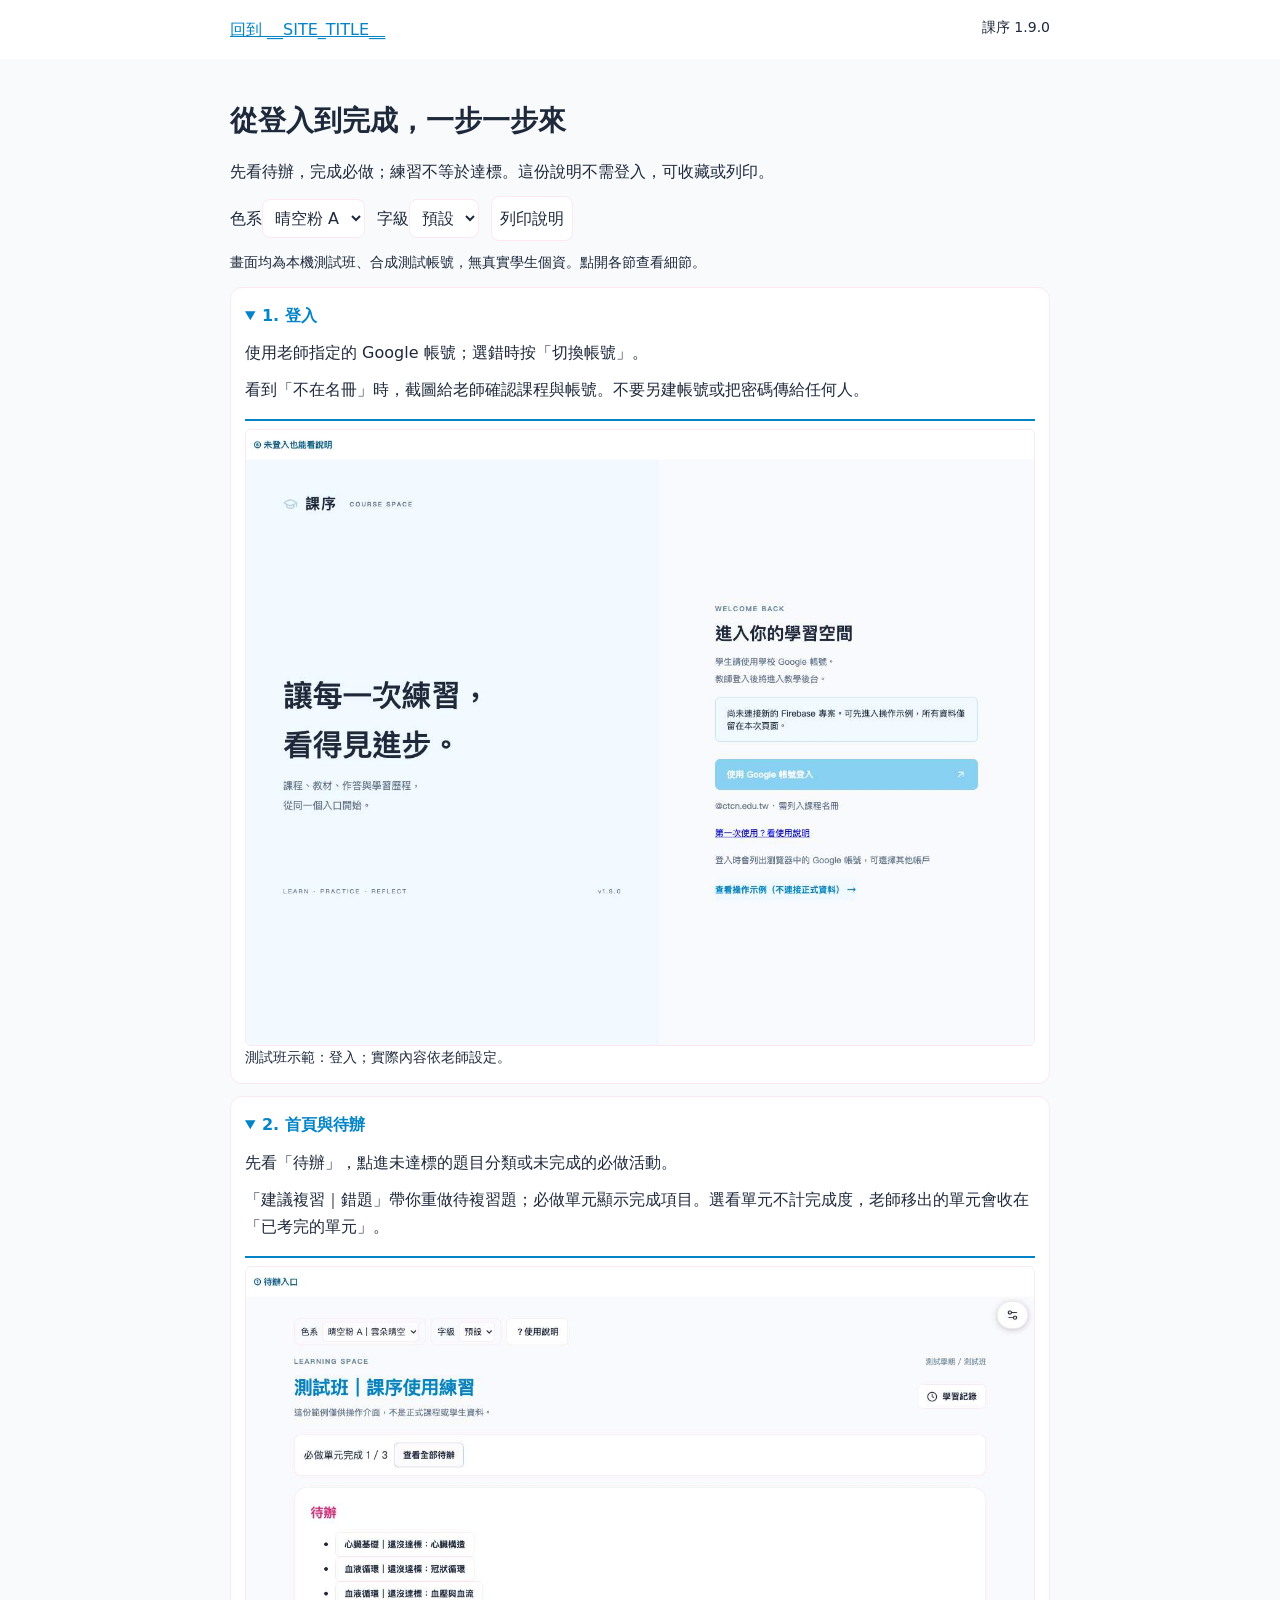
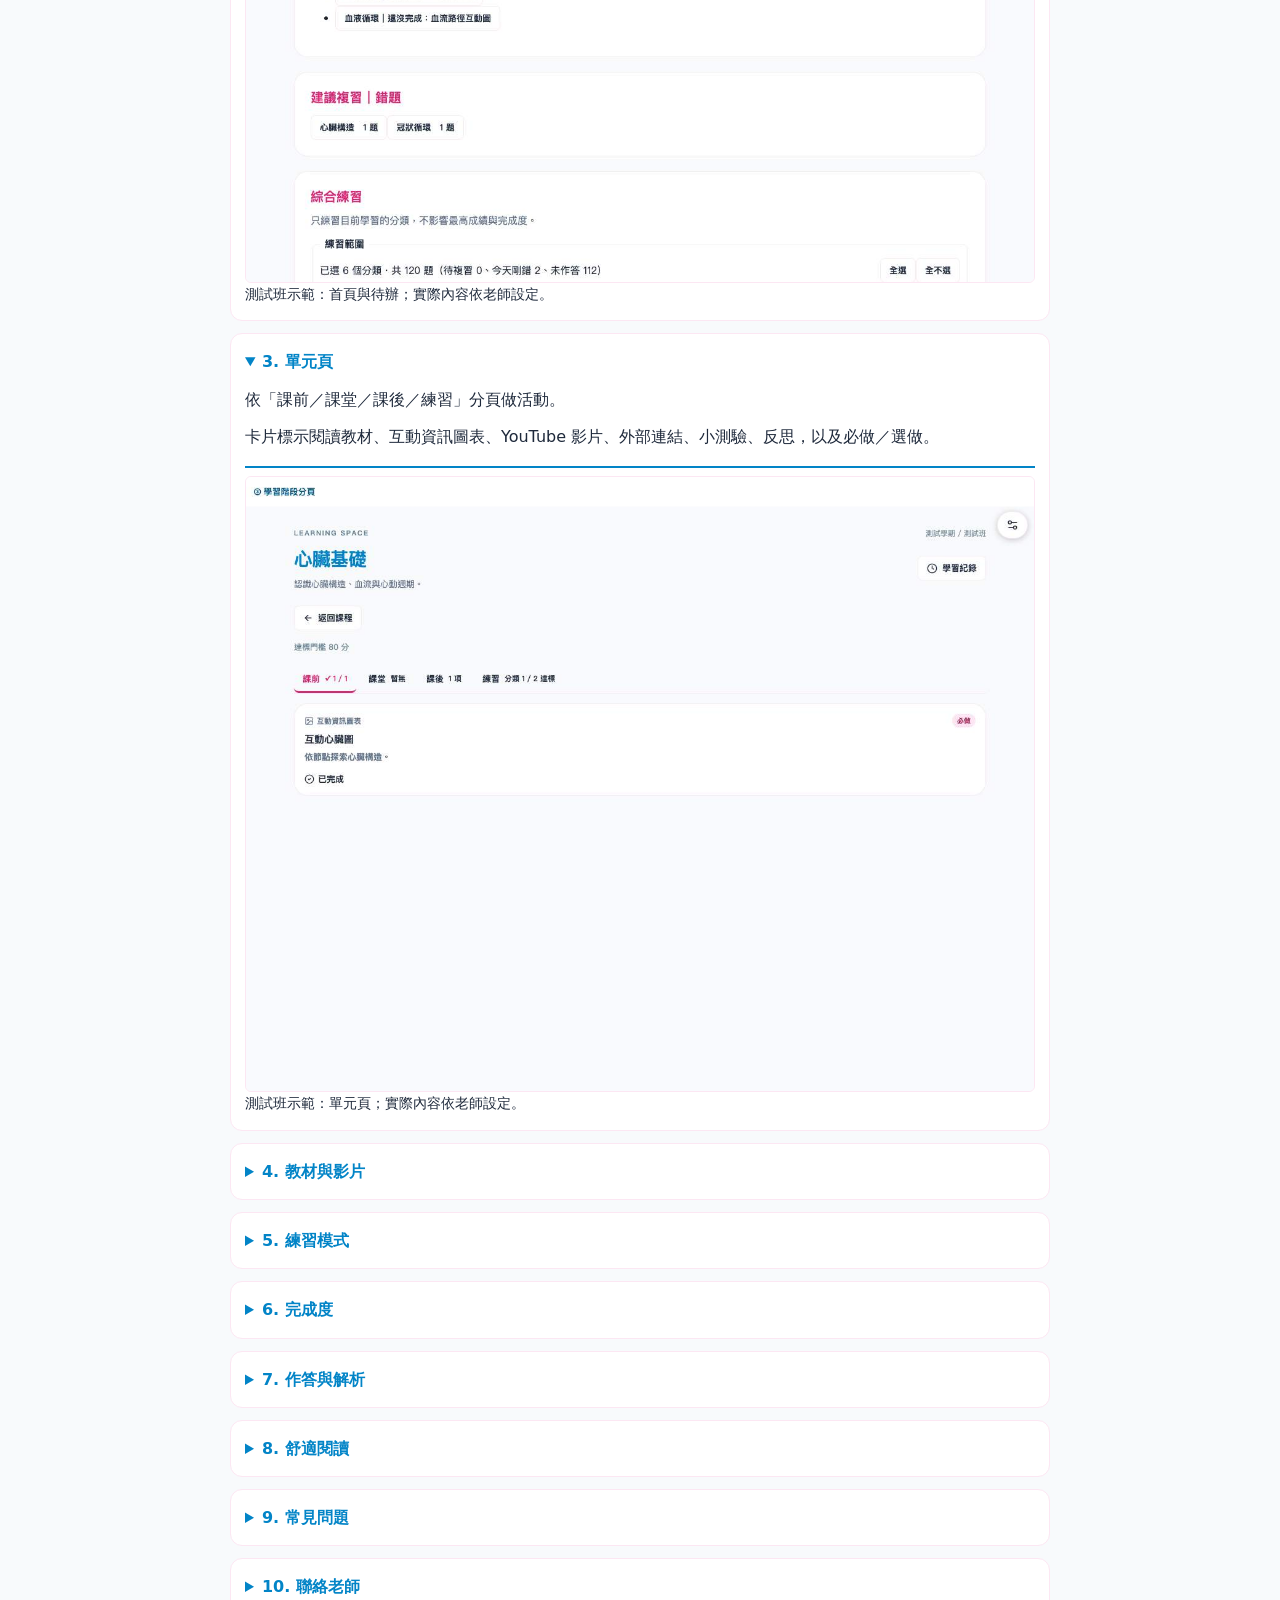
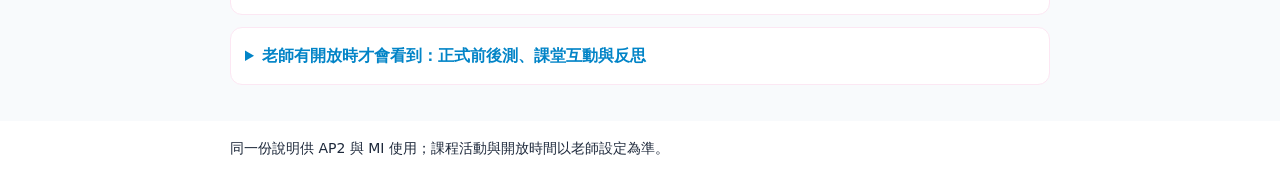
==== public/guide/index.html @ 510b6ad0 "merge: 準備MI 1.9.0共用功能與分站回歸 [Codex]" ====
<!doctype html><html lang="zh-Hant"><head><meta charset="utf-8"><meta name="viewport" content="width=device-width,initial-scale=1"><title>課序學生使用說明</title><link rel="stylesheet" href="guide.css"></head><body><header><a href="__SITE_URL__">回到 __SITE_TITLE__</a><span>課序 1.9.0</span></header><main><h1>從登入到完成，一步一步來</h1><p>先看待辦，完成必做；練習不等於達標。這份說明不需登入，可收藏或列印。</p><div class="prefs-bar"><label>色系<select id="theme" aria-label="系統色系"><option value="blossom">晴空粉 A</option><option value="ocean">海洋藍</option><option value="forest">森林綠</option><option value="violet">紫羅蘭</option><option value="blossom-rose">晴空粉 B</option><option value="blossom-violet">晴空粉 C</option><option value="night">夜間</option></select></label><label>字級<select id="size" aria-label="文字大小"><option value="small">小</option><option value="default">預設</option><option value="large">大</option><option value="xlarge">特大</option></select></label><button id="print">列印說明</button></div><p class="note">畫面均為本機測試班、合成測試帳號，無真實學生個資。點開各節查看細節。</p><details id="step-1" open><summary>1. 登入</summary><p>使用老師指定的 Google 帳號；選錯時按「切換帳號」。</p><p>看到「不在名冊」時，截圖給老師確認課程與帳號。不要另建帳號或把密碼傳給任何人。</p><figure><picture><source media="(max-width:600px)" srcset="img/login-390.jpg"><img src="img/login-1280.jpg" alt="測試班示範：登入" loading="lazy"></picture><figcaption>測試班示範：登入；實際內容依老師設定。</figcaption></figure></details><details id="step-2" open><summary>2. 首頁與待辦</summary><p>先看「待辦」，點進未達標的題目分類或未完成的必做活動。</p><p>「建議複習｜錯題」帶你重做待複習題；必做單元顯示完成項目。選看單元不計完成度，老師移出的單元會收在「已考完的單元」。</p><figure><picture><source media="(max-width:600px)" srcset="img/home-390.jpg"><img src="img/home-1280.jpg" alt="測試班示範：首頁與待辦" loading="lazy"></picture><figcaption>測試班示範：首頁與待辦；實際內容依老師設定。</figcaption></figure></details><details id="step-3" open><summary>3. 單元頁</summary><p>依「課前／課堂／課後／練習」分頁做活動。</p><p>卡片標示閱讀教材、互動資訊圖表、YouTube 影片、外部連結、小測驗、反思，以及必做／選做。</p><figure><picture><source media="(max-width:600px)" srcset="img/unit-390.jpg"><img src="img/unit-1280.jpg" alt="測試班示範：單元頁" loading="lazy"></picture><figcaption>測試班示範：單元頁；實際內容依老師設定。</figcaption></figure></details><details id="step-4"><summary>4. 教材與影片</summary><p>先看卡片的完成條件，讀完或通關後確認紀錄已同步。</p><p>互動資訊圖表依教材規則通關（常見為先備 6 題與情境 5 題）；閱讀教材及外部連結依頁面提示確認已閱讀。影片通常是選看，會記住播放位置；老師另指定必做時以卡片為準。</p><figure><picture><source media="(max-width:600px)" srcset="img/material-390.jpg"><img src="img/material-1280.jpg" alt="測試班示範：教材與影片" loading="lazy"></picture><figcaption>測試班示範：教材與影片；實際內容依老師設定。</figcaption></figure></details><details id="step-5"><summary>5. 練習模式</summary><p>要達標，請做「完整測驗」。</p><p>練習模式比較表在下方；錯題複習只重做昨天以前待複習的題，隔日答對才移除。今天剛錯可先翻閃卡。</p><table><caption>模式比較</caption><thead><tr><th>模式</th><th>最高分／完成度</th><th>用途</th></tr></thead><tbody><tr><td>完整測驗</td><td>會</td><td>達到單元門檻</td></tr><tr><td>閃卡</td><td>不會</td><td>翻卡看解析</td></tr><tr><td>抽題練習</td><td>不會</td><td>自選題數練習</td></tr><tr><td>錯題複習</td><td>不會</td><td>隔日重做錯題</td></tr><tr><td>綜合練習</td><td>不會</td><td>勾選範圍跨單元複習</td></tr><tr><td>複習考</td><td>達門檻即完成</td><td>老師指定的跨單元考試</td></tr></tbody></table><figure><picture><source media="(max-width:600px)" srcset="img/practice-390.jpg"><img src="img/practice-1280.jpg" alt="測試班示範：練習模式" loading="lazy"></picture><figcaption>測試班示範：練習模式；實際內容依老師設定。</figcaption></figure></details><details id="step-6"><summary>6. 完成度</summary><p>每個題目分類的完整測驗最高分達門檻，加上全部必做活動完成，單元才算完成。</p><p>選看單元與選做活動不計分母；最高分與活動完成會隨帳號保存。複習考最高分達門檻即完成，逾期完成會標示「逾期完成」。一般練習不取代必做活動。</p><figure><picture><source media="(max-width:600px)" srcset="img/completion-390.jpg"><img src="img/completion-1280.jpg" alt="測試班示範：完成度" loading="lazy"></picture><figcaption>測試班示範：完成度；實際內容依老師設定。</figcaption></figure></details><details id="step-7"><summary>7. 作答與解析</summary><p>完整測驗交卷後才看正解；選項每次打散、不顯示 ABCD。</p><p>交卷後看引導式解析①～④；傳統解析可展開。正式前後測需等老師公布才有成績與解析。</p><figure><picture><source media="(max-width:600px)" srcset="img/answers-390.jpg"><img src="img/answers-1280.jpg" alt="測試班示範：作答與解析" loading="lazy"></picture><figcaption>測試班示範：作答與解析；實際內容依老師設定。</figcaption></figure></details><details id="step-8"><summary>8. 舒適閱讀</summary><p>使用「顯示設定」或上方選單切換色系與字級。</p><p>手機可橫向閱讀；教材提供全螢幕時可放大查看，完成後返回課序。此說明頁也能調整字級、列印。</p><figure><picture><source media="(max-width:600px)" srcset="img/settings-390.jpg"><img src="img/settings-1280.jpg" alt="測試班示範：舒適閱讀" loading="lazy"></picture><figcaption>測試班示範：舒適閱讀；實際內容依老師設定。</figcaption></figure></details><details id="step-9"><summary>9. 常見問題</summary><p>做了卻沒完成，先核對模式、門檻、必做活動和網路同步。</p><p>看不到單元：老師可能尚未開放、班級不適用或已移到已考完。換手機：登入相同帳號即可讀雲端紀錄；本機草稿與提示卡不會跨手機。題目改變：題庫更新，錯題依題號延續，答案變更或刪除可能重置。網路中斷：等待同步，必要時重整並核對紀錄。</p><figure><picture><source media="(max-width:600px)" srcset="img/home-390.jpg"><img src="img/home-1280.jpg" alt="測試班示範：常見問題" loading="lazy"></picture><figcaption>測試班示範：常見問題；實際內容依老師設定。</figcaption></figure></details><details id="step-10"><summary>10. 聯絡老師</summary><p>附上課程、單元、畫面時間與截圖，說明卡在哪一步。</p><p>先遮住其他人的個資；不要傳帳號密碼。正式測驗遇到斷線或沒交到，請老師查紀錄，不要改登入別的帳號重考。</p><figure><picture><source media="(max-width:600px)" srcset="img/home-390.jpg"><img src="img/home-1280.jpg" alt="測試班示範：聯絡老師" loading="lazy"></picture><figcaption>測試班示範：聯絡老師；實際內容依老師設定。</figcaption></figure></details><details id="new"><summary>老師有開放時才會看到：正式前後測、課堂互動與反思</summary><h2>正式前後測</h2><p>老師開放才可開始；有倒數，每份正式測驗只有一次。交卷後先不顯示答案；老師公布後才看得到成績與解析。斷線或沒交到請找老師，不要重新登入別的帳號。補考由老師安排。</p><h2>課堂互動</h2><p>老師在投影片或互動頁開放時，手機會出現題目；看倒數，送出後不能改。時間到就停止作答，等老師結束並公布結果；互動不計分、不算單元完成度。老師加時後才能繼續尚未送出的作答。</p><h2>開放式反思</h2><p>在單元頁內填寫所有必做題，送出後活動才算完成，沒有標準答案。送出前可修改，本機保存草稿；送出後是否可再改依老師設定，單元截止後只能查看。文字答案可換行；正式保存成功才算完成。</p><figure><picture><source media="(max-width:600px)" srcset="img/reflection-390.jpg"><img src="img/reflection-1280.jpg" loading="lazy" alt="測試班反思作答示範"></picture></figure></details></main><footer>同一份說明供 AP2 與 MI 使用；課程活動與開放時間以老師設定為準。</footer><script src="guide.js"></script></body></html>
---- public/guide/guide.css ----
:root{--font-scale:1;--page:#f8fafc;--surface:#fff;--ink:#1e293b;--blue:#0284c7;--line:#fce7f3;--soft:#fdf2f8;font-family:system-ui,sans-serif;font-size:calc(16px * var(--font-scale,1));line-height:1.7;color:var(--ink);background:var(--page)}*{box-sizing:border-box}body{margin:0}header,footer{padding:16px max(16px,calc((100vw - 820px)/2));background:var(--surface)}header{display:flex;justify-content:space-between;gap:16px;flex-wrap:wrap}main{max-width:852px;margin:auto;padding:24px 16px}h1{font-size:calc(28px * var(--font-scale,1));line-height:1.35}h2{font-size:calc(20px * var(--font-scale,1))}a{color:var(--blue);overflow-wrap:anywhere}.prefs-bar{display:flex;gap:12px;flex-wrap:wrap;align-items:center}button,select{font:inherit;color:var(--ink);background:var(--surface);border:1px solid var(--line);border-radius:8px;padding:8px}details{margin:12px 0;background:var(--surface);border:1px solid var(--line);border-radius:12px;padding:14px}summary{font-weight:700;cursor:pointer;color:var(--blue)}p{margin:10px 0}.note,figcaption,footer{font-size:calc(14px * var(--font-scale,1))}figure{margin:16px 0 0;border-top:2px solid var(--blue);padding-top:8px}img{display:block;width:100%;height:auto;border:1px solid var(--line);border-radius:6px}table{width:100%;border-collapse:collapse;font-size:calc(14px * var(--font-scale,1));table-layout:fixed}td,th{padding:8px 4px;text-align:left;border-bottom:1px solid var(--line);overflow-wrap:anywhere}caption{text-align:left;font-weight:bold}html[data-theme=forest]{--blue:#17654e;--soft:#e7f3ed}html[data-theme=violet]{--blue:#7041b4;--soft:#f1ebfa}html[data-theme=ocean]{--blue:#2375c6;--line:#e0e7ed;--page:#f3f6f8}html[data-theme=blossom-rose]{--blue:#be185d;--line:#fbcfe8;--page:#fff1f2}html[data-theme=blossom-violet]{--blue:#7c3aed;--page:#faf5ff;--line:#e9d5ff}html[data-theme=night]{--blue:#93c5fd;--page:#15202b;--surface:#213344;--ink:#e5eef5;--line:#425669}header span{font-size:calc(14px * var(--font-scale,1))}@media print{.prefs-bar,.note{display:none}details{break-inside:avoid}summary{color:#000}img{max-height:260px;object-fit:contain}body{background:#fff;color:#000}main{max-width:none}}
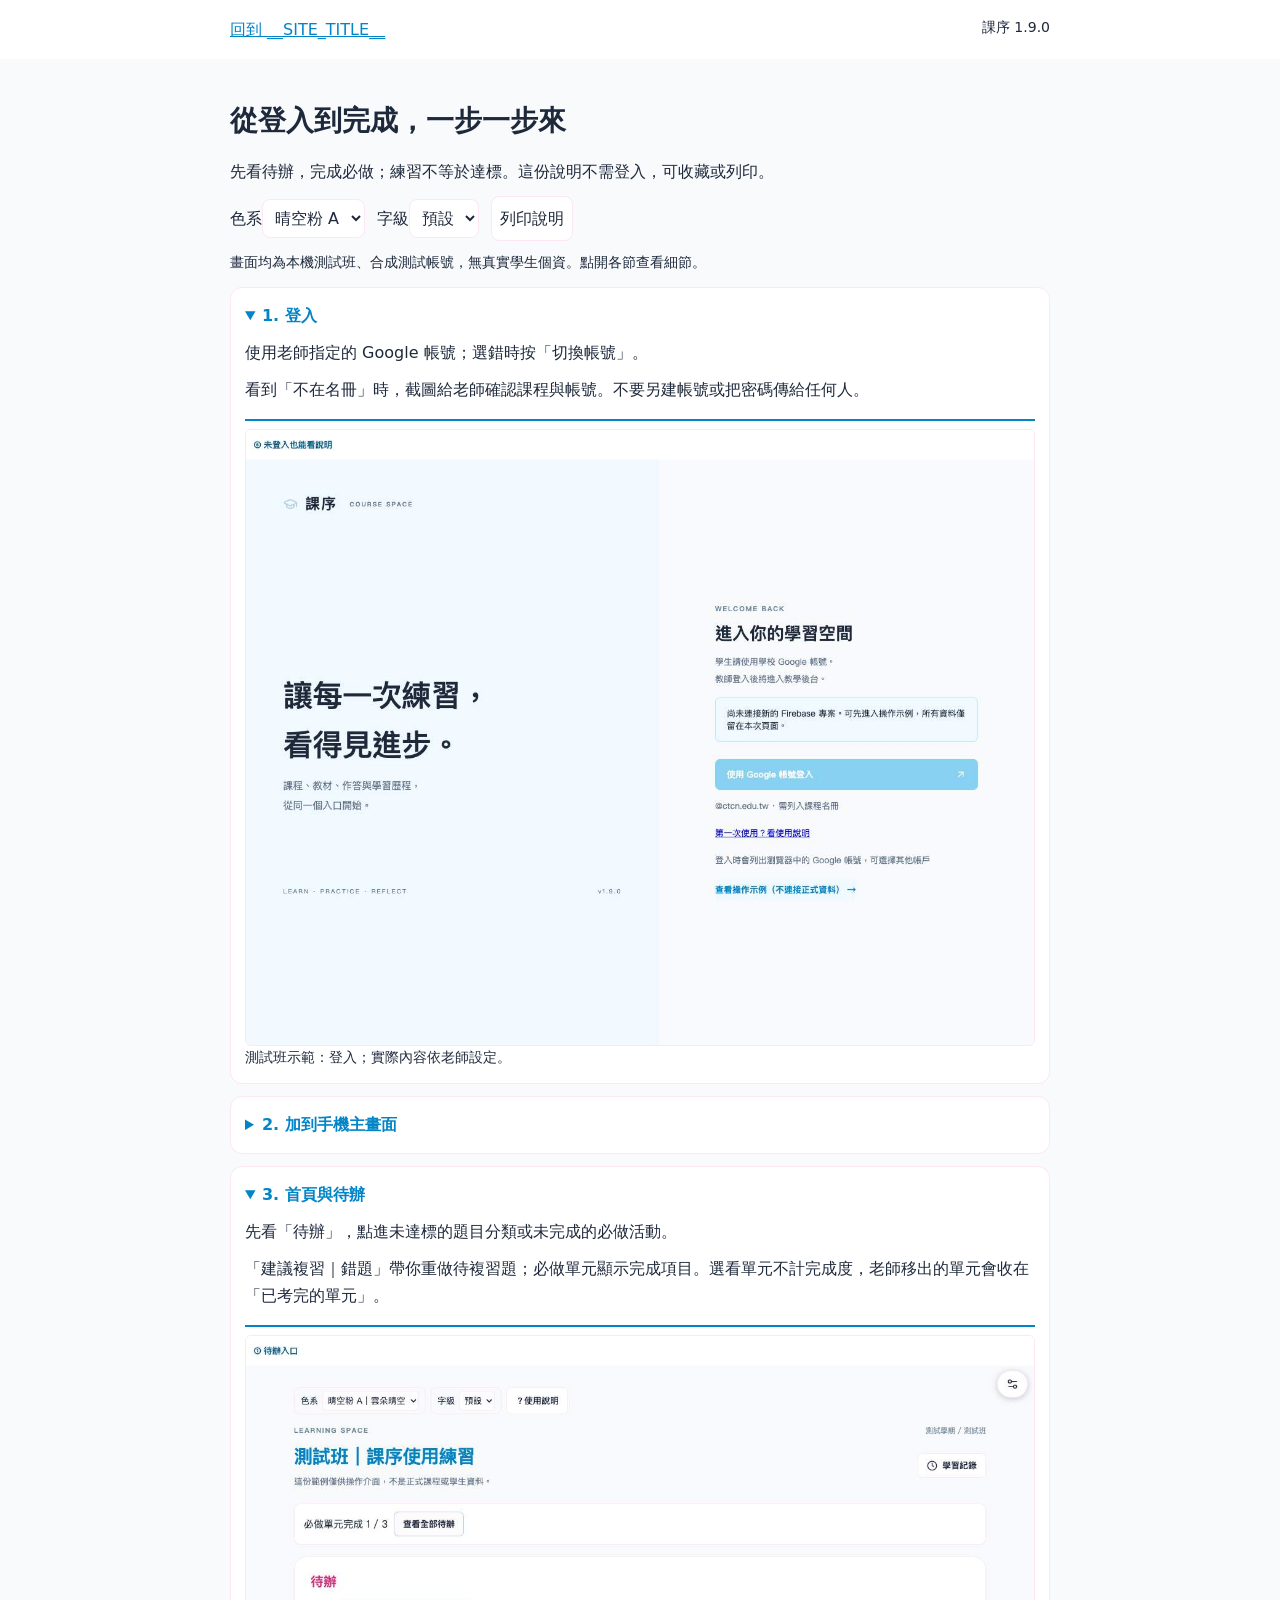
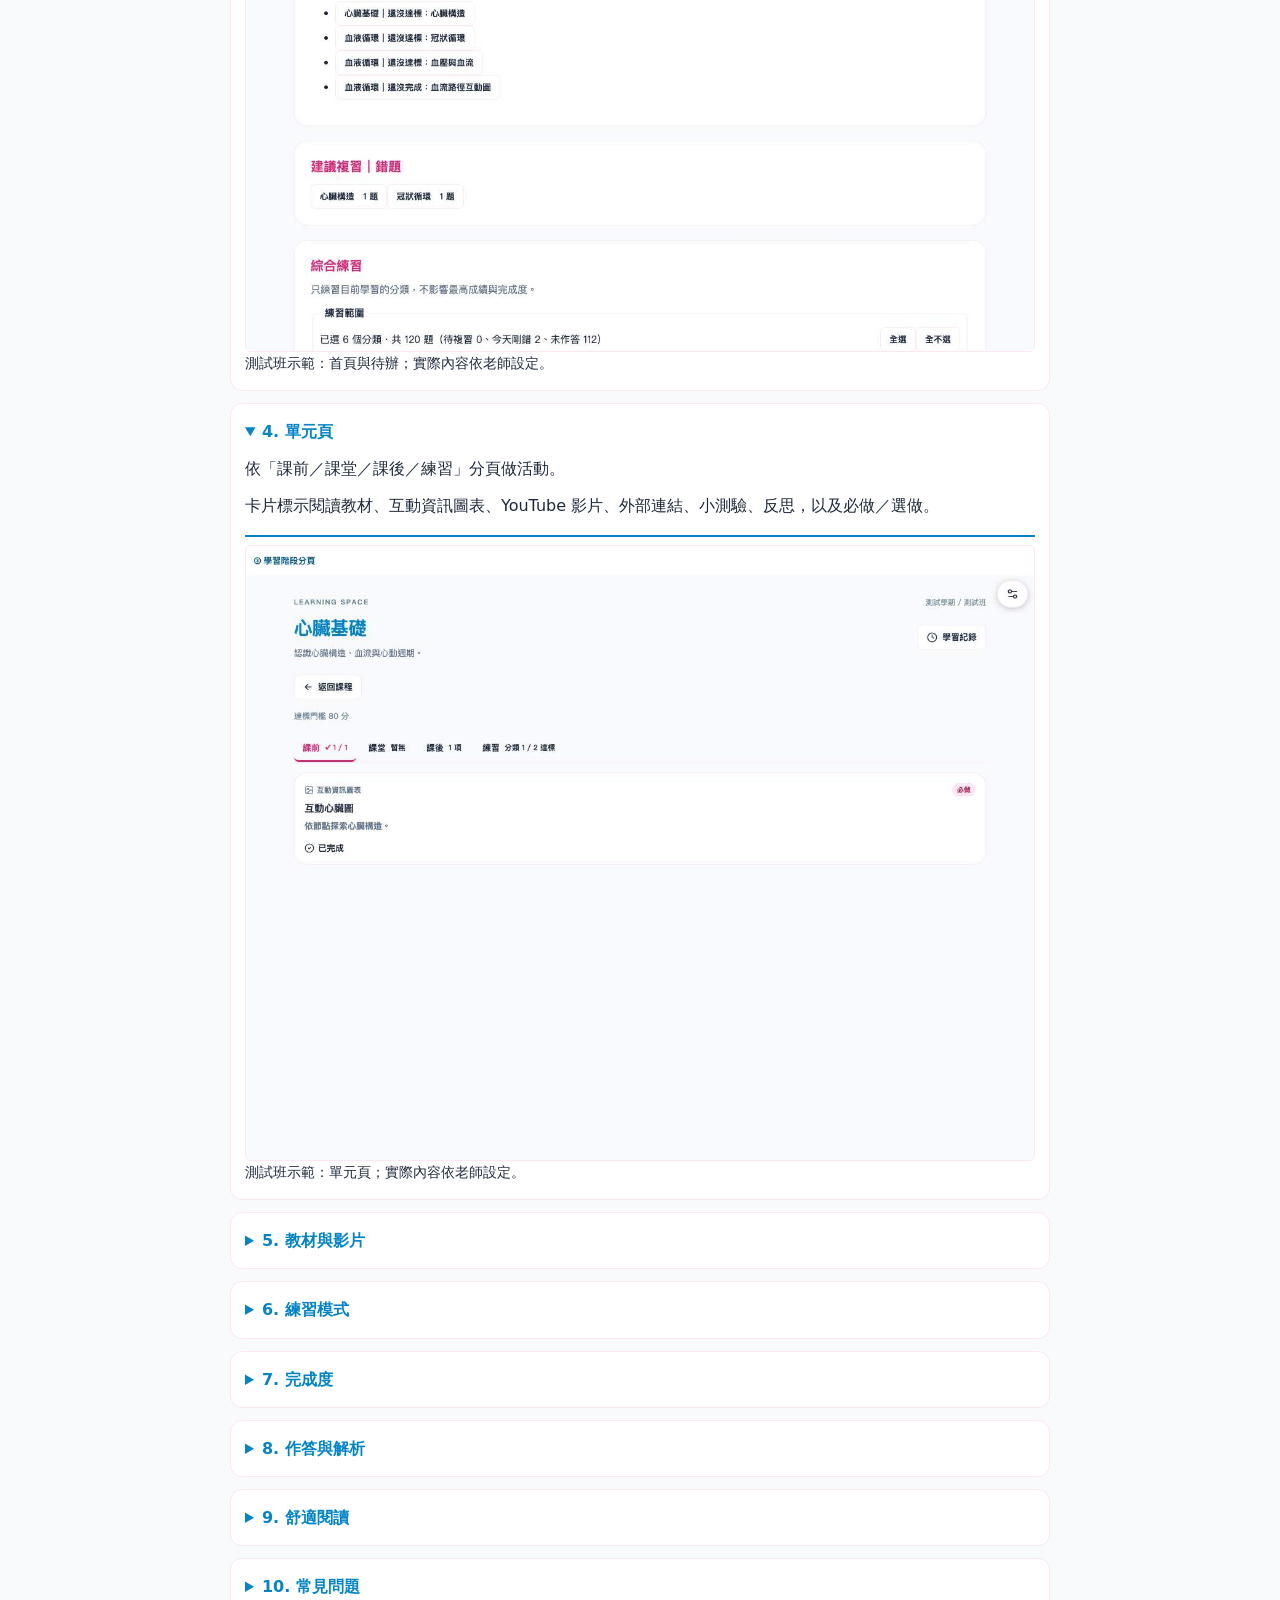
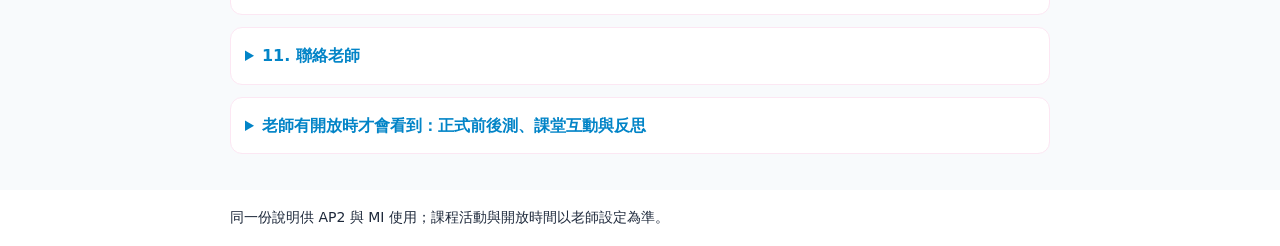
==== commit 1ba17437: "merge: MI主畫面說明與完整雙方交接，check全過待Claude [Codex]" ====
--- a/public/guide/index.html
+++ b/public/guide/index.html
@@ -1 +1,27 @@
-<!doctype html><html lang="zh-Hant"><head><meta charset="utf-8"><meta name="viewport" content="width=device-width,initial-scale=1"><title>課序學生使用說明</title><link rel="stylesheet" href="guide.css"></head><body><header><a href="__SITE_URL__">回到 __SITE_TITLE__</a><span>課序 1.9.0</span></header><main><h1>從登入到完成，一步一步來</h1><p>先看待辦，完成必做；練習不等於達標。這份說明不需登入，可收藏或列印。</p><div class="prefs-bar"><label>色系<select id="theme" aria-label="系統色系"><option value="blossom">晴空粉 A</option><option value="ocean">海洋藍</option><option value="forest">森林綠</option><option value="violet">紫羅蘭</option><option value="blossom-rose">晴空粉 B</option><option value="blossom-violet">晴空粉 C</option><option value="night">夜間</option></select></label><label>字級<select id="size" aria-label="文字大小"><option value="small">小</option><option value="default">預設</option><option value="large">大</option><option value="xlarge">特大</option></select></label><button id="print">列印說明</button></div><p class="note">畫面均為本機測試班、合成測試帳號，無真實學生個資。點開各節查看細節。</p><details id="step-1" open><summary>1. 登入</summary><p>使用老師指定的 Google 帳號；選錯時按「切換帳號」。</p><p>看到「不在名冊」時，截圖給老師確認課程與帳號。不要另建帳號或把密碼傳給任何人。</p><figure><picture><source media="(max-width:600px)" srcset="img/login-390.jpg"><img src="img/login-1280.jpg" alt="測試班示範：登入" loading="lazy"></picture><figcaption>測試班示範：登入；實際內容依老師設定。</figcaption></figure></details><details id="step-2" open><summary>2. 首頁與待辦</summary><p>先看「待辦」，點進未達標的題目分類或未完成的必做活動。</p><p>「建議複習｜錯題」帶你重做待複習題；必做單元顯示完成項目。選看單元不計完成度，老師移出的單元會收在「已考完的單元」。</p><figure><picture><source media="(max-width:600px)" srcset="img/home-390.jpg"><img src="img/home-1280.jpg" alt="測試班示範：首頁與待辦" loading="lazy"></picture><figcaption>測試班示範：首頁與待辦；實際內容依老師設定。</figcaption></figure></details><details id="step-3" open><summary>3. 單元頁</summary><p>依「課前／課堂／課後／練習」分頁做活動。</p><p>卡片標示閱讀教材、互動資訊圖表、YouTube 影片、外部連結、小測驗、反思，以及必做／選做。</p><figure><picture><source media="(max-width:600px)" srcset="img/unit-390.jpg"><img src="img/unit-1280.jpg" alt="測試班示範：單元頁" loading="lazy"></picture><figcaption>測試班示範：單元頁；實際內容依老師設定。</figcaption></figure></details><details id="step-4"><summary>4. 教材與影片</summary><p>先看卡片的完成條件，讀完或通關後確認紀錄已同步。</p><p>互動資訊圖表依教材規則通關（常見為先備 6 題與情境 5 題）；閱讀教材及外部連結依頁面提示確認已閱讀。影片通常是選看，會記住播放位置；老師另指定必做時以卡片為準。</p><figure><picture><source media="(max-width:600px)" srcset="img/material-390.jpg"><img src="img/material-1280.jpg" alt="測試班示範：教材與影片" loading="lazy"></picture><figcaption>測試班示範：教材與影片；實際內容依老師設定。</figcaption></figure></details><details id="step-5"><summary>5. 練習模式</summary><p>要達標，請做「完整測驗」。</p><p>練習模式比較表在下方；錯題複習只重做昨天以前待複習的題，隔日答對才移除。今天剛錯可先翻閃卡。</p><table><caption>模式比較</caption><thead><tr><th>模式</th><th>最高分／完成度</th><th>用途</th></tr></thead><tbody><tr><td>完整測驗</td><td>會</td><td>達到單元門檻</td></tr><tr><td>閃卡</td><td>不會</td><td>翻卡看解析</td></tr><tr><td>抽題練習</td><td>不會</td><td>自選題數練習</td></tr><tr><td>錯題複習</td><td>不會</td><td>隔日重做錯題</td></tr><tr><td>綜合練習</td><td>不會</td><td>勾選範圍跨單元複習</td></tr><tr><td>複習考</td><td>達門檻即完成</td><td>老師指定的跨單元考試</td></tr></tbody></table><figure><picture><source media="(max-width:600px)" srcset="img/practice-390.jpg"><img src="img/practice-1280.jpg" alt="測試班示範：練習模式" loading="lazy"></picture><figcaption>測試班示範：練習模式；實際內容依老師設定。</figcaption></figure></details><details id="step-6"><summary>6. 完成度</summary><p>每個題目分類的完整測驗最高分達門檻，加上全部必做活動完成，單元才算完成。</p><p>選看單元與選做活動不計分母；最高分與活動完成會隨帳號保存。複習考最高分達門檻即完成，逾期完成會標示「逾期完成」。一般練習不取代必做活動。</p><figure><picture><source media="(max-width:600px)" srcset="img/completion-390.jpg"><img src="img/completion-1280.jpg" alt="測試班示範：完成度" loading="lazy"></picture><figcaption>測試班示範：完成度；實際內容依老師設定。</figcaption></figure></details><details id="step-7"><summary>7. 作答與解析</summary><p>完整測驗交卷後才看正解；選項每次打散、不顯示 ABCD。</p><p>交卷後看引導式解析①～④；傳統解析可展開。正式前後測需等老師公布才有成績與解析。</p><figure><picture><source media="(max-width:600px)" srcset="img/answers-390.jpg"><img src="img/answers-1280.jpg" alt="測試班示範：作答與解析" loading="lazy"></picture><figcaption>測試班示範：作答與解析；實際內容依老師設定。</figcaption></figure></details><details id="step-8"><summary>8. 舒適閱讀</summary><p>使用「顯示設定」或上方選單切換色系與字級。</p><p>手機可橫向閱讀；教材提供全螢幕時可放大查看，完成後返回課序。此說明頁也能調整字級、列印。</p><figure><picture><source media="(max-width:600px)" srcset="img/settings-390.jpg"><img src="img/settings-1280.jpg" alt="測試班示範：舒適閱讀" loading="lazy"></picture><figcaption>測試班示範：舒適閱讀；實際內容依老師設定。</figcaption></figure></details><details id="step-9"><summary>9. 常見問題</summary><p>做了卻沒完成，先核對模式、門檻、必做活動和網路同步。</p><p>看不到單元：老師可能尚未開放、班級不適用或已移到已考完。換手機：登入相同帳號即可讀雲端紀錄；本機草稿與提示卡不會跨手機。題目改變：題庫更新，錯題依題號延續，答案變更或刪除可能重置。網路中斷：等待同步，必要時重整並核對紀錄。</p><figure><picture><source media="(max-width:600px)" srcset="img/home-390.jpg"><img src="img/home-1280.jpg" alt="測試班示範：常見問題" loading="lazy"></picture><figcaption>測試班示範：常見問題；實際內容依老師設定。</figcaption></figure></details><details id="step-10"><summary>10. 聯絡老師</summary><p>附上課程、單元、畫面時間與截圖，說明卡在哪一步。</p><p>先遮住其他人的個資；不要傳帳號密碼。正式測驗遇到斷線或沒交到，請老師查紀錄，不要改登入別的帳號重考。</p><figure><picture><source media="(max-width:600px)" srcset="img/home-390.jpg"><img src="img/home-1280.jpg" alt="測試班示範：聯絡老師" loading="lazy"></picture><figcaption>測試班示範：聯絡老師；實際內容依老師設定。</figcaption></figure></details><details id="new"><summary>老師有開放時才會看到：正式前後測、課堂互動與反思</summary><h2>正式前後測</h2><p>老師開放才可開始；有倒數，每份正式測驗只有一次。交卷後先不顯示答案；老師公布後才看得到成績與解析。斷線或沒交到請找老師，不要重新登入別的帳號。補考由老師安排。</p><h2>課堂互動</h2><p>老師在投影片或互動頁開放時，手機會出現題目；看倒數，送出後不能改。時間到就停止作答，等老師結束並公布結果；互動不計分、不算單元完成度。老師加時後才能繼續尚未送出的作答。</p><h2>開放式反思</h2><p>在單元頁內填寫所有必做題，送出後活動才算完成，沒有標準答案。送出前可修改，本機保存草稿；送出後是否可再改依老師設定，單元截止後只能查看。文字答案可換行；正式保存成功才算完成。</p><figure><picture><source media="(max-width:600px)" srcset="img/reflection-390.jpg"><img src="img/reflection-1280.jpg" loading="lazy" alt="測試班反思作答示範"></picture></figure></details></main><footer>同一份說明供 AP2 與 MI 使用；課程活動與開放時間以老師設定為準。</footer><script src="guide.js"></script></body></html>+<!doctype html><html lang="zh-Hant"><head><meta charset="utf-8"><meta name="viewport" content="width=device-width,initial-scale=1"><title>課序學生使用說明</title><link rel="stylesheet" href="guide.css"></head><body><header><a href="__SITE_URL__">回到 __SITE_TITLE__</a><span>課序 1.9.0</span></header><main><h1>從登入到完成，一步一步來</h1><p>先看待辦，完成必做；練習不等於達標。這份說明不需登入，可收藏或列印。</p><div class="prefs-bar"><label>色系<select id="theme" aria-label="系統色系"><option value="blossom">晴空粉 A</option><option value="ocean">海洋藍</option><option value="forest">森林綠</option><option value="violet">紫羅蘭</option><option value="blossom-rose">晴空粉 B</option><option value="blossom-violet">晴空粉 C</option><option value="night">夜間</option></select></label><label>字級<select id="size" aria-label="文字大小"><option value="small">小</option><option value="default">預設</option><option value="large">大</option><option value="xlarge">特大</option></select></label><button id="print">列印說明</button></div><p class="note">畫面均為本機測試班、合成測試帳號，無真實學生個資。點開各節查看細節。</p><details id="step-1" open><summary>1. 登入</summary><p>使用老師指定的 Google 帳號；選錯時按「切換帳號」。</p><p>看到「不在名冊」時，截圖給老師確認課程與帳號。不要另建帳號或把密碼傳給任何人。</p><figure><picture><source media="(max-width:600px)" srcset="img/login-390.jpg"><img src="img/login-1280.jpg" alt="測試班示範：登入" loading="lazy"></picture><figcaption>測試班示範：登入；實際內容依老師設定。</figcaption></figure></details><details id="step-2"><summary>2. 加到手機主畫面</summary>
+<p>把課序放到手機主畫面，之後點圖示就能直接開，不用每次找網址。不需要到 App Store 或 Play 商店下載。</p>
+<h3>iPhone（Safari）</h3>
+<ol>
+<li>用 <b>Safari</b> 打開課序網址。若是從 LINE 或 IG 點開的，先點右上角「⋯」，選「用 Safari 開啟」。</li>
+<li>點畫面下方的「分享」按鈕（方框加向上箭頭）。</li>
+<li>往下滑，點「加入主畫面」。</li>
+<li>名稱保留「課序」，點右上角「新增」。</li>
+<li>回到主畫面點「課序」圖示，第一次開啟要再登入一次 Google 帳號。</li>
+</ol>
+<h3>Android（Chrome）</h3>
+<ol>
+<li>用 <b>Chrome</b> 打開課序網址。若是從 LINE 點開的，先選「用預設瀏覽器開啟」。</li>
+<li>點右上角「⋮」。</li>
+<li>點「加到主畫面」或「安裝應用程式」（依手機顯示的文字）。</li>
+<li>按「新增」或「安裝」確認。</li>
+<li>從主畫面的「課序」圖示打開，登入同一個帳號。</li>
+</ol>
+<h3>注意</h3>
+<ul>
+<li>主畫面圖示和瀏覽器開的是同一個課序，學習紀錄都存在雲端，不會分成兩份。</li>
+<li>iPhone 的主畫面圖示和 Safari 分開保存登入，所以要各登入一次。</li>
+<li>如果主畫面圖示打不開或無法登入，改用 Safari／Chrome 直接開網址即可，紀錄不受影響。</li>
+<li>不要在 LINE、IG 等 App 內建的瀏覽器登入，Google 帳號可能會被擋。</li>
+<li>老師更新平台後，把課序完全關掉再重新打開，就會載入新版。</li>
+</ul>
+</details><details id="step-3" open><summary>3. 首頁與待辦</summary><p>先看「待辦」，點進未達標的題目分類或未完成的必做活動。</p><p>「建議複習｜錯題」帶你重做待複習題；必做單元顯示完成項目。選看單元不計完成度，老師移出的單元會收在「已考完的單元」。</p><figure><picture><source media="(max-width:600px)" srcset="img/home-390.jpg"><img src="img/home-1280.jpg" alt="測試班示範：首頁與待辦" loading="lazy"></picture><figcaption>測試班示範：首頁與待辦；實際內容依老師設定。</figcaption></figure></details><details id="step-4" open><summary>4. 單元頁</summary><p>依「課前／課堂／課後／練習」分頁做活動。</p><p>卡片標示閱讀教材、互動資訊圖表、YouTube 影片、外部連結、小測驗、反思，以及必做／選做。</p><figure><picture><source media="(max-width:600px)" srcset="img/unit-390.jpg"><img src="img/unit-1280.jpg" alt="測試班示範：單元頁" loading="lazy"></picture><figcaption>測試班示範：單元頁；實際內容依老師設定。</figcaption></figure></details><details id="step-5"><summary>5. 教材與影片</summary><p>先看卡片的完成條件，讀完或通關後確認紀錄已同步。</p><p>互動資訊圖表依教材規則通關（常見為先備 6 題與情境 5 題）；閱讀教材及外部連結依頁面提示確認已閱讀。影片通常是選看，會記住播放位置；老師另指定必做時以卡片為準。</p><figure><picture><source media="(max-width:600px)" srcset="img/material-390.jpg"><img src="img/material-1280.jpg" alt="測試班示範：教材與影片" loading="lazy"></picture><figcaption>測試班示範：教材與影片；實際內容依老師設定。</figcaption></figure></details><details id="step-6"><summary>6. 練習模式</summary><p>要達標，請做「完整測驗」。</p><p>練習模式比較表在下方；錯題複習只重做昨天以前待複習的題，隔日答對才移除。今天剛錯可先翻閃卡。</p><table><caption>模式比較</caption><thead><tr><th>模式</th><th>最高分／完成度</th><th>用途</th></tr></thead><tbody><tr><td>完整測驗</td><td>會</td><td>達到單元門檻</td></tr><tr><td>閃卡</td><td>不會</td><td>翻卡看解析</td></tr><tr><td>抽題練習</td><td>不會</td><td>自選題數練習</td></tr><tr><td>錯題複習</td><td>不會</td><td>隔日重做錯題</td></tr><tr><td>綜合練習</td><td>不會</td><td>勾選範圍跨單元複習</td></tr><tr><td>複習考</td><td>達門檻即完成</td><td>老師指定的跨單元考試</td></tr></tbody></table><figure><picture><source media="(max-width:600px)" srcset="img/practice-390.jpg"><img src="img/practice-1280.jpg" alt="測試班示範：練習模式" loading="lazy"></picture><figcaption>測試班示範：練習模式；實際內容依老師設定。</figcaption></figure></details><details id="step-7"><summary>7. 完成度</summary><p>每個題目分類的完整測驗最高分達門檻，加上全部必做活動完成，單元才算完成。</p><p>選看單元與選做活動不計分母；最高分與活動完成會隨帳號保存。複習考最高分達門檻即完成，逾期完成會標示「逾期完成」。一般練習不取代必做活動。</p><figure><picture><source media="(max-width:600px)" srcset="img/completion-390.jpg"><img src="img/completion-1280.jpg" alt="測試班示範：完成度" loading="lazy"></picture><figcaption>測試班示範：完成度；實際內容依老師設定。</figcaption></figure></details><details id="step-8"><summary>8. 作答與解析</summary><p>完整測驗交卷後才看正解；選項每次打散、不顯示 ABCD。</p><p>交卷後看引導式解析①～④；傳統解析可展開。正式前後測需等老師公布才有成績與解析。</p><figure><picture><source media="(max-width:600px)" srcset="img/answers-390.jpg"><img src="img/answers-1280.jpg" alt="測試班示範：作答與解析" loading="lazy"></picture><figcaption>測試班示範：作答與解析；實際內容依老師設定。</figcaption></figure></details><details id="step-9"><summary>9. 舒適閱讀</summary><p>使用「顯示設定」或上方選單切換色系與字級。</p><p>手機可橫向閱讀；教材提供全螢幕時可放大查看，完成後返回課序。此說明頁也能調整字級、列印。</p><figure><picture><source media="(max-width:600px)" srcset="img/settings-390.jpg"><img src="img/settings-1280.jpg" alt="測試班示範：舒適閱讀" loading="lazy"></picture><figcaption>測試班示範：舒適閱讀；實際內容依老師設定。</figcaption></figure></details><details id="step-10"><summary>10. 常見問題</summary><p>做了卻沒完成，先核對模式、門檻、必做活動和網路同步。</p><p>看不到單元：老師可能尚未開放、班級不適用或已移到已考完。換手機：登入相同帳號即可讀雲端紀錄；本機草稿與提示卡不會跨手機。題目改變：題庫更新，錯題依題號延續，答案變更或刪除可能重置。網路中斷：等待同步，必要時重整並核對紀錄。</p><figure><picture><source media="(max-width:600px)" srcset="img/home-390.jpg"><img src="img/home-1280.jpg" alt="測試班示範：常見問題" loading="lazy"></picture><figcaption>測試班示範：常見問題；實際內容依老師設定。</figcaption></figure></details><details id="step-11"><summary>11. 聯絡老師</summary><p>附上課程、單元、畫面時間與截圖，說明卡在哪一步。</p><p>先遮住其他人的個資；不要傳帳號密碼。正式測驗遇到斷線或沒交到，請老師查紀錄，不要改登入別的帳號重考。</p><figure><picture><source media="(max-width:600px)" srcset="img/home-390.jpg"><img src="img/home-1280.jpg" alt="測試班示範：聯絡老師" loading="lazy"></picture><figcaption>測試班示範：聯絡老師；實際內容依老師設定。</figcaption></figure></details><details id="new"><summary>老師有開放時才會看到：正式前後測、課堂互動與反思</summary><h2>正式前後測</h2><p>老師開放才可開始；有倒數，每份正式測驗只有一次。交卷後先不顯示答案；老師公布後才看得到成績與解析。斷線或沒交到請找老師，不要重新登入別的帳號。補考由老師安排。</p><h2>課堂互動</h2><p>老師在投影片或互動頁開放時，手機會出現題目；看倒數，送出後不能改。時間到就停止作答，等老師結束並公布結果；互動不計分、不算單元完成度。老師加時後才能繼續尚未送出的作答。</p><h2>開放式反思</h2><p>在單元頁內填寫所有必做題，送出後活動才算完成，沒有標準答案。送出前可修改，本機保存草稿；送出後是否可再改依老師設定，單元截止後只能查看。文字答案可換行；正式保存成功才算完成。</p><figure><picture><source media="(max-width:600px)" srcset="img/reflection-390.jpg"><img src="img/reflection-1280.jpg" loading="lazy" alt="測試班反思作答示範"></picture></figure></details></main><footer>同一份說明供 AP2 與 MI 使用；課程活動與開放時間以老師設定為準。</footer><script src="guide.js"></script></body></html>
--- a/public/guide/guide.css
+++ b/public/guide/guide.css
@@ -1 +1,2 @@
-:root{--font-scale:1;--page:#f8fafc;--surface:#fff;--ink:#1e293b;--blue:#0284c7;--line:#fce7f3;--soft:#fdf2f8;font-family:system-ui,sans-serif;font-size:calc(16px * var(--font-scale,1));line-height:1.7;color:var(--ink);background:var(--page)}*{box-sizing:border-box}body{margin:0}header,footer{padding:16px max(16px,calc((100vw - 820px)/2));background:var(--surface)}header{display:flex;justify-content:space-between;gap:16px;flex-wrap:wrap}main{max-width:852px;margin:auto;padding:24px 16px}h1{font-size:calc(28px * var(--font-scale,1));line-height:1.35}h2{font-size:calc(20px * var(--font-scale,1))}a{color:var(--blue);overflow-wrap:anywhere}.prefs-bar{display:flex;gap:12px;flex-wrap:wrap;align-items:center}button,select{font:inherit;color:var(--ink);background:var(--surface);border:1px solid var(--line);border-radius:8px;padding:8px}details{margin:12px 0;background:var(--surface);border:1px solid var(--line);border-radius:12px;padding:14px}summary{font-weight:700;cursor:pointer;color:var(--blue)}p{margin:10px 0}.note,figcaption,footer{font-size:calc(14px * var(--font-scale,1))}figure{margin:16px 0 0;border-top:2px solid var(--blue);padding-top:8px}img{display:block;width:100%;height:auto;border:1px solid var(--line);border-radius:6px}table{width:100%;border-collapse:collapse;font-size:calc(14px * var(--font-scale,1));table-layout:fixed}td,th{padding:8px 4px;text-align:left;border-bottom:1px solid var(--line);overflow-wrap:anywhere}caption{text-align:left;font-weight:bold}html[data-theme=forest]{--blue:#17654e;--soft:#e7f3ed}html[data-theme=violet]{--blue:#7041b4;--soft:#f1ebfa}html[data-theme=ocean]{--blue:#2375c6;--line:#e0e7ed;--page:#f3f6f8}html[data-theme=blossom-rose]{--blue:#be185d;--line:#fbcfe8;--page:#fff1f2}html[data-theme=blossom-violet]{--blue:#7c3aed;--page:#faf5ff;--line:#e9d5ff}html[data-theme=night]{--blue:#93c5fd;--page:#15202b;--surface:#213344;--ink:#e5eef5;--line:#425669}header span{font-size:calc(14px * var(--font-scale,1))}@media print{.prefs-bar,.note{display:none}details{break-inside:avoid}summary{color:#000}img{max-height:260px;object-fit:contain}body{background:#fff;color:#000}main{max-width:none}}+:root{--font-scale:1;--page:#f8fafc;--surface:#fff;--ink:#1e293b;--blue:#0284c7;--line:#fce7f3;--soft:#fdf2f8;font-family:system-ui,sans-serif;font-size:calc(16px * var(--font-scale,1));line-height:1.7;color:var(--ink);background:var(--page)}*{box-sizing:border-box}body{margin:0}header,footer{padding:16px max(16px,calc((100vw - 820px)/2));background:var(--surface)}header{display:flex;justify-content:space-between;gap:16px;flex-wrap:wrap}main{max-width:852px;margin:auto;padding:24px 16px}h1{font-size:calc(28px * var(--font-scale,1));line-height:1.35}h2{font-size:calc(20px * var(--font-scale,1))}a{color:var(--blue);overflow-wrap:anywhere}.prefs-bar{display:flex;gap:12px;flex-wrap:wrap;align-items:center}button,select{font:inherit;color:var(--ink);background:var(--surface);border:1px solid var(--line);border-radius:8px;padding:8px}details{margin:12px 0;background:var(--surface);border:1px solid var(--line);border-radius:12px;padding:14px}summary{font-weight:700;cursor:pointer;color:var(--blue)}p{margin:10px 0}.note,figcaption,footer{font-size:calc(14px * var(--font-scale,1))}figure{margin:16px 0 0;border-top:2px solid var(--blue);padding-top:8px}img{display:block;width:100%;height:auto;border:1px solid var(--line);border-radius:6px}table{width:100%;border-collapse:collapse;font-size:calc(14px * var(--font-scale,1));table-layout:fixed}td,th{padding:8px 4px;text-align:left;border-bottom:1px solid var(--line);overflow-wrap:anywhere}caption{text-align:left;font-weight:bold}html[data-theme=forest]{--blue:#17654e;--soft:#e7f3ed}html[data-theme=violet]{--blue:#7041b4;--soft:#f1ebfa}html[data-theme=ocean]{--blue:#2375c6;--line:#e0e7ed;--page:#f3f6f8}html[data-theme=blossom-rose]{--blue:#be185d;--line:#fbcfe8;--page:#fff1f2}html[data-theme=blossom-violet]{--blue:#7c3aed;--page:#faf5ff;--line:#e9d5ff}html[data-theme=night]{--blue:#93c5fd;--page:#15202b;--surface:#213344;--ink:#e5eef5;--line:#425669}header span{font-size:calc(14px * var(--font-scale,1))}@media print{.prefs-bar,.note{display:none}details{break-inside:avoid}summary{color:#000}img{max-height:260px;object-fit:contain}body{background:#fff;color:#000}main{max-width:none}}
+h3{font-size:calc(18px * var(--font-scale,1));line-height:1.5;margin:18px 0 8px}ol,ul{font-size:calc(16px * var(--font-scale,1));line-height:1.8;padding-inline-start:24px}li{margin:8px 0;overflow-wrap:anywhere}@media print{h3{break-after:avoid}li{break-inside:avoid}}
